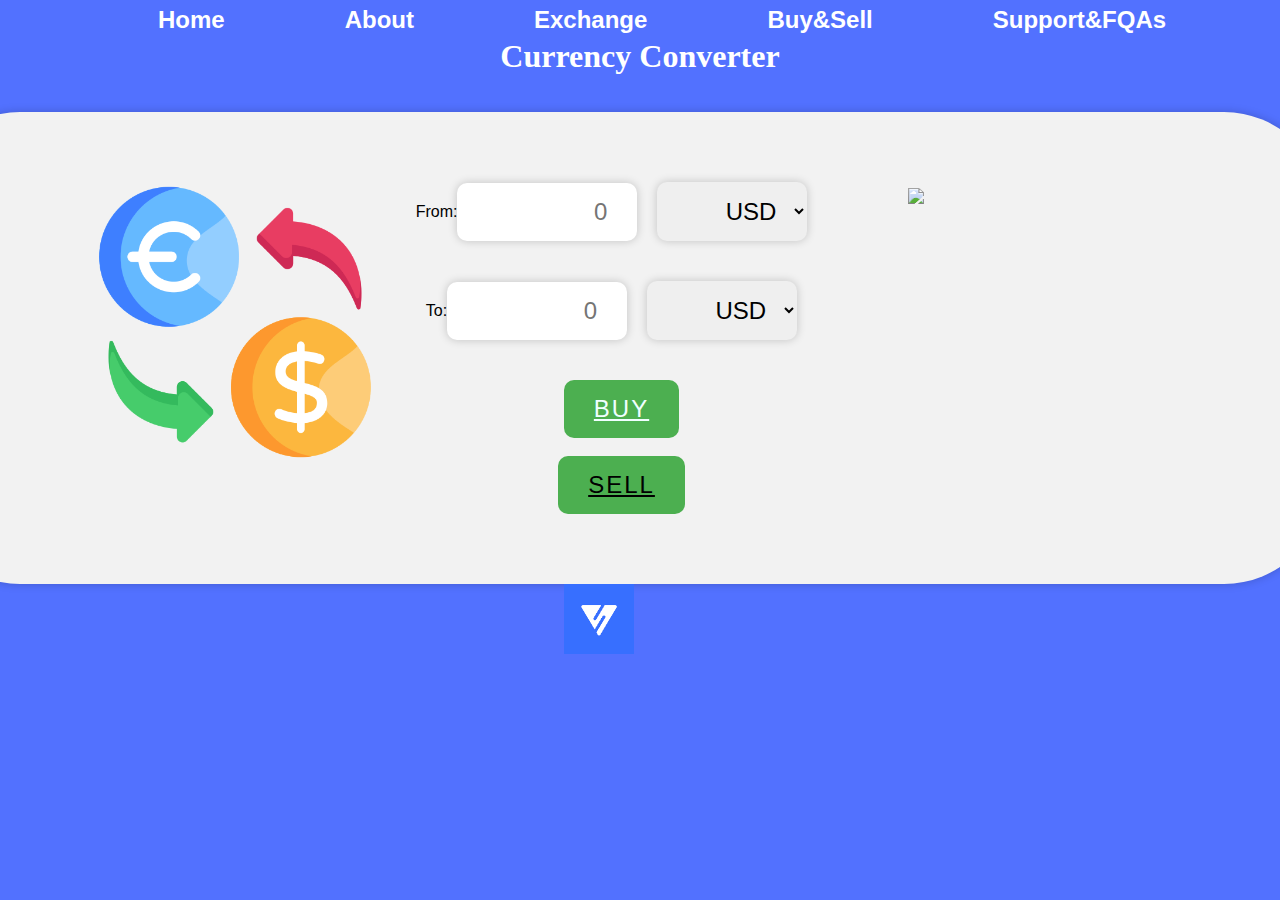
==== pages/Conveter.html @ 16a8694a "Initial commit: Updated image and CSS paths" ====
<!DOCTYPE html>
<html>
  <head>
    <meta charset="utf-8">
    <title>Currency Converter</title>
    <link rel="stylesheet" type="text/css" href="../css/Converter.css">
  </head>
  <body>
    <h1>Currency Converter</h1>
    <nav> 
      <ul>
          <li><a  href = "MainPage.html">Home</a></li>
          <li><a  href = "index.html">About</a></li>
          <li><a  href = "Exchange.html">Exchange</a></li>
          <li><a  href = "Conveter.html">Buy&Sell</a></li>
          <li><a  href = "Support.html">Support&FQAs</a></li>
        
      </ul>
  </nav>
    <div class="container">
      <div class="input-container">
        <label for="from">From:</label>
        <input type="number" id="from" placeholder="0">
        <select id="fromCurrency">
          <option value="USD">USD</option>
          <option value="EUR">EUR</option>
          <option value="JPY">JPY</option>
          <option value="GBP">GBP</option>
          <option value="CAD">CAD</option>
          <option value="CAD">ZAR</option>
        </select>
      </div>
      <div class="input-container">
        <label for="to">To:</label>
        <input type="number" id="to" placeholder="0">
        <select id="toCurrency">
          <option value="USD">USD</option>
          <option value="EUR">EUR</option>
          <option value="JPY">JPY</option>
          <option value="GBP">GBP</option>
          <option value="CAD">ZAR</option>
        </select>
      </div>
      <button  onclick="Buy()"><a style="color: azure;" href="Payment.html">Buy</button></a>
      <br>
      <button onclick="Buy()"><a style="color:black;" href="Exchange.html">SEll</a></button>
    </div>
    <script src="Converter.js"></script>
    <section>
        <img class="img" src="[data-uri]"/>
    </section>
    <section>
        <img class="himg" src="../assets/illustrations/6607631.liy.png"/>
    </section>
    <section>
      <img class="himg2" src="../assets/illustrations/currency exchange.jpg"/>
    </section>
  </body>
</html>
---- css/Converter.css ----
h1{
    text-align: center;
    font-family: Georgia, 'Times New Roman', Times, serif;
    color: white;
    font-weight: 900;
    margin-top: 3%;
}


body {
    font-family: Arial, sans-serif;
    background-color: #5271ff;
    z-index: 1;
   
  }
  
  .container {
    display: flex;
    flex-direction: column;
    align-items: center;
    margin-top: 60px;
    background-color: #f2f2f2;
    padding: 70px;
    border-radius: 100px;
    box-shadow: 0px 0px 10px rgba(0, 0, 0, 0.2);
    width: 100%;
    height: 100%;
    margin: auto;
    margin-left: -7%;
  }
  
  .input-container {
    display: flex;
    align-items: center;
    margin-bottom: 40px;

  }
  img{
   margin-left: 44%;
   width: 70px;
  }
  
  input[type="number"], select {
    width: 150px;
    padding: 15px;
    margin-right: 20px;
    border-radius: 10px;
    border: none;
    box-shadow: 0px 0px 10px rgba(0, 0, 0, 0.2);
    font-size: 24px;
    text-align: right;
  }
  
  select {
    font-size: 24px;
  }
  
  button {
    padding: 15px 30px;
    background-color: #4CAF50;
    color: white;
    border: none;
    border-radius: 10px;
    cursor: pointer;
    font-size: 24px;
    text-transform: uppercase;
    letter-spacing: 2px;
    transition: background-color 0.3s ease-in-out;
  }
  
  button:hover {
    background-color: #3e8e41;
  }
  .himg{
    position: absolute;
    margin-left: 6%;
    width: 300px;
    margin-top: -38%;
    animation: rotate 7s linear infinite;
   }
   @keyframes rotate{
   from{
    transform: rotate(0deg);
   }
   to{
transform: rotate(360deg);
   }
   }
 
nav{
    background-color: #5271ff;
}

ul {
    display: flex;
    width : 20%;
    justify-content: space-between;
    font-family: sans-serif;
    position: relative;
    font-weight: 900;
}

ul li{
    list-style: none;
    transition: all 0.5s;
    padding: 10px 10px;
    position: relative;
    margin-top: -100px;
    margin-left: 100px;
   
}

ul li ::after{
    content : "";
    position: absolute;
    bottom: 20px;
    left: 50%;
    transform: translateX(-50%);
    width: 0;
    height: 4px;
    background-color:#fff;
    transition: 0.5s;
    
}
ul li :hover::after{
    width: 100%;
    bottom: 0;
}
ul li a{
    text-transform: capitalize;
    text-decoration: none;
    font-size: 24px;
    transition: 0.3s;
    color:#fff;
}
.himg2{
  position: absolute;
  margin-left: 900px;
  margin-top: -470px;
  width: 400px;
}
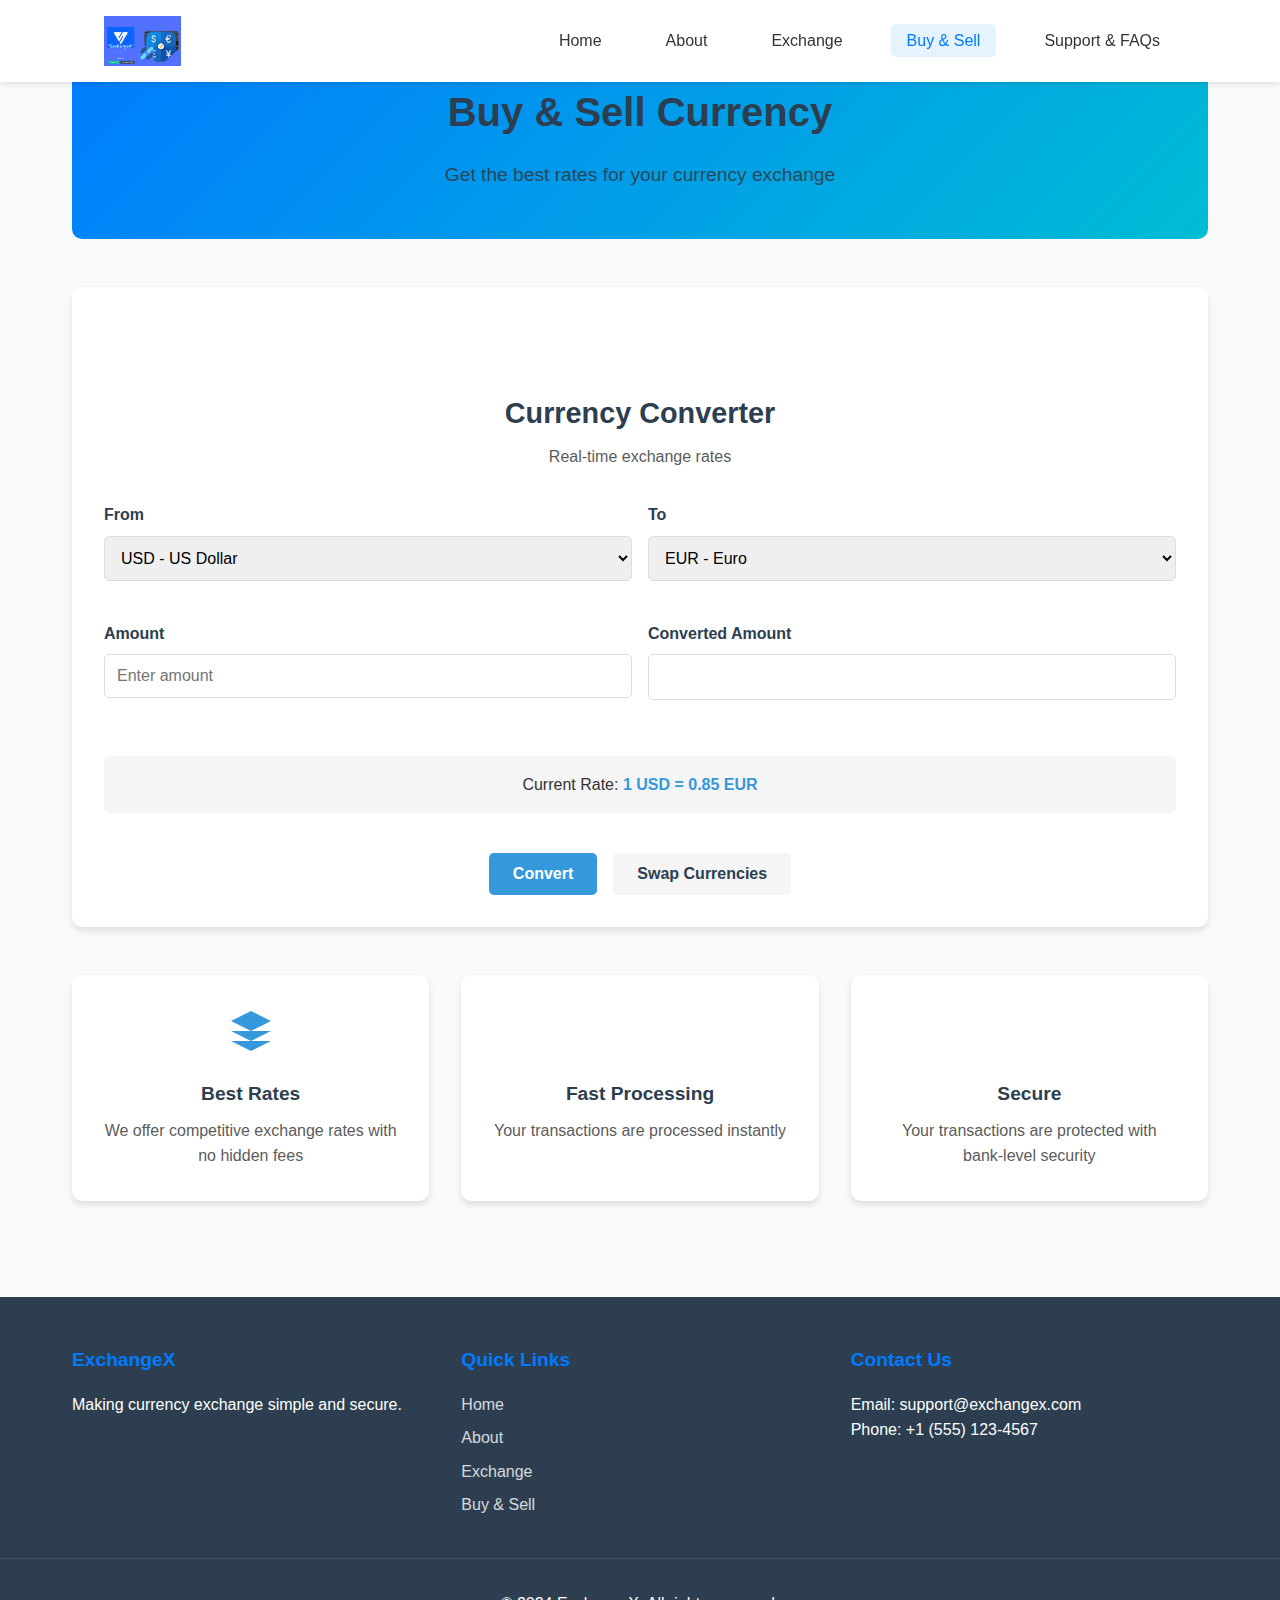
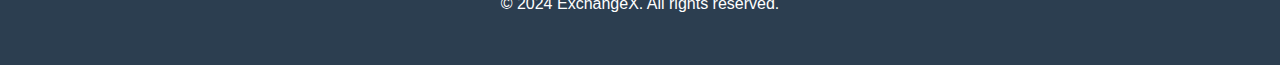
==== commit bb22e479: "Update: Added SVG icons and improved styling - Added components/icons.html with SVG icons - Updated " ====
--- a/pages/Conveter.html
+++ b/pages/Conveter.html
@@ -1,59 +1,159 @@
 <!DOCTYPE html>
-<html>
-  <head>
-    <meta charset="utf-8">
-    <title>Currency Converter</title>
-    <link rel="stylesheet" type="text/css" href="../css/Converter.css">
-  </head>
-  <body>
-    <h1>Currency Converter</h1>
-    <nav> 
-      <ul>
-          <li><a  href = "MainPage.html">Home</a></li>
-          <li><a  href = "index.html">About</a></li>
-          <li><a  href = "Exchange.html">Exchange</a></li>
-          <li><a  href = "Conveter.html">Buy&Sell</a></li>
-          <li><a  href = "Support.html">Support&FQAs</a></li>
-        
-      </ul>
-  </nav>
-    <div class="container">
-      <div class="input-container">
-        <label for="from">From:</label>
-        <input type="number" id="from" placeholder="0">
-        <select id="fromCurrency">
-          <option value="USD">USD</option>
-          <option value="EUR">EUR</option>
-          <option value="JPY">JPY</option>
-          <option value="GBP">GBP</option>
-          <option value="CAD">CAD</option>
-          <option value="CAD">ZAR</option>
-        </select>
-      </div>
-      <div class="input-container">
-        <label for="to">To:</label>
-        <input type="number" id="to" placeholder="0">
-        <select id="toCurrency">
-          <option value="USD">USD</option>
-          <option value="EUR">EUR</option>
-          <option value="JPY">JPY</option>
-          <option value="GBP">GBP</option>
-          <option value="CAD">ZAR</option>
-        </select>
-      </div>
-      <button  onclick="Buy()"><a style="color: azure;" href="Payment.html">Buy</button></a>
-      <br>
-      <button onclick="Buy()"><a style="color:black;" href="Exchange.html">SEll</a></button>
-    </div>
-    <script src="Converter.js"></script>
-    <section>
-        <img class="img" src="[data-uri]"/>
-    </section>
-    <section>
-        <img class="himg" src="../assets/illustrations/6607631.liy.png"/>
-    </section>
-    <section>
-      <img class="himg2" src="../assets/illustrations/currency exchange.jpg"/>
-    </section>
-  </body>
+<html lang="en">
+<head>
+    <meta charset="UTF-8">
+    <meta name="viewport" content="width=device-width, initial-scale=1.0">
+    <meta name="description" content="ExchangeX - Buy and Sell Currency">
+    <title>Buy & Sell | ExchangeX</title>
+    <link rel="stylesheet" href="../css/common.css">
+    <link rel="stylesheet" href="../css/Converter.css">
+    <link rel="icon" href="../assets/logos/Uzuu.png" type="image/png">
+</head>
+<body>
+    <!-- Include Navigation -->
+    <div id="navbar-placeholder"></div>
+
+    <!-- Include SVG Icons -->
+    <div id="svg-icons-placeholder"></div>
+
+    <main class="main-container">
+        <section class="hero-section">
+            <h1>Buy & Sell Currency</h1>
+            <p class="subtitle">Get the best rates for your currency exchange</p>
+        </section>
+
+        <div class="converter-wrapper card">
+            <div class="converter-header">
+                <svg class="icon">
+                    <use xlink:href="#icon-exchange"></use>
+                </svg>
+                <h2>Currency Converter</h2>
+                <p class="rate-info">Real-time exchange rates</p>
+            </div>
+
+            <form class="converter-form" id="converterForm">
+                <div class="form-row">
+                    <div class="form-group">
+                        <label for="fromCurrency">From</label>
+                        <select id="fromCurrency" class="form-control" required>
+                            <option value="USD">USD - US Dollar</option>
+                            <option value="EUR">EUR - Euro</option>
+                            <option value="GBP">GBP - British Pound</option>
+                            <option value="JPY">JPY - Japanese Yen</option>
+                            <option value="AUD">AUD - Australian Dollar</option>
+                            <option value="CAD">CAD - Canadian Dollar</option>
+                            <option value="CHF">CHF - Swiss Franc</option>
+                            <option value="CNY">CNY - Chinese Yuan</option>
+                            <option value="INR">INR - Indian Rupee</option>
+                        </select>
+                    </div>
+                    <div class="form-group">
+                        <label for="toCurrency">To</label>
+                        <select id="toCurrency" class="form-control" required>
+                            <option value="EUR">EUR - Euro</option>
+                            <option value="USD">USD - US Dollar</option>
+                            <option value="GBP">GBP - British Pound</option>
+                            <option value="JPY">JPY - Japanese Yen</option>
+                            <option value="AUD">AUD - Australian Dollar</option>
+                            <option value="CAD">CAD - Canadian Dollar</option>
+                            <option value="CHF">CHF - Swiss Franc</option>
+                            <option value="CNY">CNY - Chinese Yuan</option>
+                            <option value="INR">INR - Indian Rupee</option>
+                        </select>
+                    </div>
+                </div>
+
+                <div class="form-row">
+                    <div class="form-group">
+                        <label for="amount">Amount</label>
+                        <input type="number" id="amount" placeholder="Enter amount" required>
+                    </div>
+                    <div class="form-group">
+                        <label for="convertedAmount">Converted Amount</label>
+                        <input type="text" id="convertedAmount" readonly>
+                    </div>
+                </div>
+
+                <div class="rate-display">
+                    <p>Current Rate: <span id="currentRate">1 USD = 0.85 EUR</span></p>
+                </div>
+
+                <div class="button-group">
+                    <button type="submit" class="btn-primary">Convert</button>
+                    <button type="button" class="btn-secondary" onclick="swapCurrencies()">Swap Currencies</button>
+                </div>
+            </form>
+        </div>
+
+        <section class="features-section">
+            <div class="feature-card card">
+                <svg class="icon">
+                    <use xlink:href="#icon-rates"></use>
+                </svg>
+                <h3>Best Rates</h3>
+                <p>We offer competitive exchange rates with no hidden fees</p>
+            </div>
+            <div class="feature-card card">
+                <svg class="icon">
+                    <use xlink:href="#icon-processing"></use>
+                </svg>
+                <h3>Fast Processing</h3>
+                <p>Your transactions are processed instantly</p>
+            </div>
+            <div class="feature-card card">
+                <svg class="icon">
+                    <use xlink:href="#icon-secure"></use>
+                </svg>
+                <h3>Secure</h3>
+                <p>Your transactions are protected with bank-level security</p>
+            </div>
+        </section>
+    </main>
+
+    <footer class="main-footer">
+        <div class="footer-content">
+            <div class="footer-section">
+                <h3>ExchangeX</h3>
+                <p>Making currency exchange simple and secure.</p>
+            </div>
+            <div class="footer-section">
+                <h3>Quick Links</h3>
+                <ul>
+                    <li><a href="MainPage.html">Home</a></li>
+                    <li><a href="index.html">About</a></li>
+                    <li><a href="Exchange.html">Exchange</a></li>
+                    <li><a href="Conveter.html">Buy & Sell</a></li>
+                </ul>
+            </div>
+            <div class="footer-section">
+                <h3>Contact Us</h3>
+                <p>Email: support@exchangex.com</p>
+                <p>Phone: +1 (555) 123-4567</p>
+            </div>
+        </div>
+        <div class="footer-bottom">
+            <p>&copy; 2024 ExchangeX. All rights reserved.</p>
+        </div>
+    </footer>
+
+    <script src="../js/Converter.js"></script>
+    <script>
+        // Load navigation
+        fetch('../components/navbar.html')
+            .then(response => response.text())
+            .then(data => {
+                document.getElementById('navbar-placeholder').innerHTML = data;
+                // Set active link
+                const currentPage = window.location.pathname.split('/').pop();
+                document.querySelector(`.nav-links a[href="${currentPage}"]`).classList.add('active');
+            });
+
+        // Load SVG icons
+        fetch('../components/icons.html')
+            .then(response => response.text())
+            .then(data => {
+                document.getElementById('svg-icons-placeholder').innerHTML = data;
+            });
+    </script>
+</body>
 </html>
--- a/css/common.css
+++ b/css/common.css
@@ -0,0 +1,236 @@
+/* Reset and Base Styles */
+* {
+    margin: 0;
+    padding: 0;
+    box-sizing: border-box;
+}
+
+body {
+    font-family: 'Segoe UI', Tahoma, Geneva, Verdana, sans-serif;
+    line-height: 1.6;
+    color: #333;
+    background-color: #f8f9fa;
+}
+
+/* Header Styles */
+.main-header {
+    background-color: #fff;
+    box-shadow: 0 2px 5px rgba(0,0,0,0.1);
+    position: fixed;
+    width: 100%;
+    top: 0;
+    z-index: 1000;
+}
+
+.main-nav {
+    display: flex;
+    justify-content: space-between;
+    align-items: center;
+    padding: 1rem 5%;
+    max-width: 1200px;
+    margin: 0 auto;
+}
+
+.logo-container {
+    display: flex;
+    align-items: center;
+}
+
+.logo {
+    height: 50px;
+    width: auto;
+}
+
+.nav-links {
+    display: flex;
+    list-style: none;
+    gap: 2rem;
+}
+
+.nav-links a {
+    text-decoration: none;
+    color: #333;
+    font-weight: 500;
+    transition: color 0.3s ease;
+    padding: 0.5rem 1rem;
+    border-radius: 5px;
+}
+
+.nav-links a:hover {
+    color: #007bff;
+    background-color: rgba(0, 123, 255, 0.1);
+}
+
+.nav-links a.active {
+    color: #007bff;
+    background-color: rgba(0, 123, 255, 0.1);
+}
+
+/* Common Container Styles */
+.main-container {
+    max-width: 1200px;
+    margin: 100px auto 0;
+    padding: 2rem;
+}
+
+/* Common Section Styles */
+.hero-section {
+    text-align: center;
+    padding: 3rem 0;
+    background: linear-gradient(135deg, #007bff, #00bcd4);
+    color: white;
+    border-radius: 10px;
+    margin-bottom: 3rem;
+}
+
+.hero-section h1 {
+    font-size: 2.5rem;
+    margin-bottom: 1rem;
+}
+
+.subtitle {
+    font-size: 1.2rem;
+    opacity: 0.9;
+}
+
+/* Common Card Styles */
+.card {
+    background: white;
+    padding: 2rem;
+    border-radius: 10px;
+    box-shadow: 0 4px 6px rgba(0,0,0,0.1);
+    transition: transform 0.3s ease;
+}
+
+.card:hover {
+    transform: translateY(-5px);
+}
+
+/* Common Button Styles */
+.btn-primary, .btn-secondary {
+    padding: 0.8rem 2rem;
+    border: none;
+    border-radius: 5px;
+    font-size: 1rem;
+    font-weight: 500;
+    cursor: pointer;
+    transition: all 0.3s ease;
+}
+
+.btn-primary {
+    background: #007bff;
+    color: white;
+}
+
+.btn-primary:hover {
+    background: #0056b3;
+}
+
+.btn-secondary {
+    background: #6c757d;
+    color: white;
+}
+
+.btn-secondary:hover {
+    background: #5a6268;
+}
+
+/* Common Form Styles */
+.form-group {
+    display: flex;
+    flex-direction: column;
+    gap: 0.5rem;
+    margin-bottom: 1rem;
+}
+
+.form-group label {
+    font-weight: 500;
+}
+
+.form-group input {
+    padding: 0.8rem;
+    border: 1px solid #ddd;
+    border-radius: 5px;
+    font-size: 1rem;
+    transition: border-color 0.3s ease;
+}
+
+.form-group input:focus {
+    border-color: #007bff;
+    outline: none;
+}
+
+/* Footer Styles */
+.main-footer {
+    background-color: #2c3e50;
+    color: white;
+    padding: 3rem 0 1rem;
+    margin-top: 4rem;
+}
+
+.footer-content {
+    max-width: 1200px;
+    margin: 0 auto;
+    display: grid;
+    grid-template-columns: repeat(auto-fit, minmax(250px, 1fr));
+    gap: 2rem;
+    padding: 0 2rem;
+}
+
+.footer-section h3 {
+    margin-bottom: 1rem;
+    color: #007bff;
+}
+
+.footer-section ul {
+    list-style: none;
+}
+
+.footer-section ul li {
+    margin-bottom: 0.5rem;
+}
+
+.footer-section a {
+    color: white;
+    text-decoration: none;
+    transition: color 0.3s ease;
+}
+
+.footer-section a:hover {
+    color: #007bff;
+}
+
+.footer-bottom {
+    text-align: center;
+    padding-top: 2rem;
+    margin-top: 2rem;
+    border-top: 1px solid rgba(255,255,255,0.1);
+}
+
+/* Responsive Design */
+@media (max-width: 768px) {
+    .main-nav {
+        flex-direction: column;
+        padding: 1rem;
+    }
+
+    .nav-links {
+        margin-top: 1rem;
+        flex-direction: column;
+        text-align: center;
+        gap: 1rem;
+    }
+
+    .main-container {
+        padding: 1rem;
+        margin-top: 150px;
+    }
+
+    .hero-section h1 {
+        font-size: 2rem;
+    }
+
+    .subtitle {
+        font-size: 1rem;
+    }
+} --- a/css/Converter.css
+++ b/css/Converter.css
@@ -1,141 +1,276 @@
-h1{
-    text-align: center;
-    font-family: Georgia, 'Times New Roman', Times, serif;
-    color: white;
-    font-weight: 900;
-    margin-top: 3%;
-}
-
-
-body {
-    font-family: Arial, sans-serif;
-    background-color: #5271ff;
-    z-index: 1;
-   
-  }
-  
-  .container {
+/* Base styles */
+:root {
+    --primary-color: #2c3e50;
+    --secondary-color: #3498db;
+    --accent-color: #e74c3c;
+    --text-color: #333;
+    --light-gray: #f5f5f5;
+    --border-color: #ddd;
+    --success-color: #2ecc71;
+    --error-color: #e74c3c;
+}
+
+/* Main container */
+.main-container {
+    max-width: 1200px;
+    margin: 0 auto;
+    padding: 2rem;
+}
+
+/* Hero section */
+.hero-section {
+    text-align: center;
+    margin-bottom: 3rem;
+}
+
+.hero-section h1 {
+    font-size: 2.5rem;
+    color: var(--primary-color);
+    margin-bottom: 1rem;
+}
+
+.subtitle {
+    font-size: 1.2rem;
+    color: var(--text-color);
+    opacity: 0.8;
+}
+
+/* Converter wrapper */
+.converter-wrapper {
+    background: white;
+    border-radius: 10px;
+    box-shadow: 0 4px 6px rgba(0, 0, 0, 0.1);
+    padding: 2rem;
+    margin-bottom: 3rem;
+}
+
+.converter-header {
+    text-align: center;
+    margin-bottom: 2rem;
+}
+
+.converter-header .icon {
+    width: 48px;
+    height: 48px;
+    fill: var(--secondary-color);
+    margin-bottom: 1rem;
+}
+
+.converter-header h2 {
+    font-size: 1.8rem;
+    color: var(--primary-color);
+    margin-bottom: 0.5rem;
+}
+
+.rate-info {
+    color: var(--text-color);
+    opacity: 0.8;
+}
+
+/* Form styles */
+.converter-form {
     display: flex;
     flex-direction: column;
-    align-items: center;
-    margin-top: 60px;
-    background-color: #f2f2f2;
-    padding: 70px;
-    border-radius: 100px;
-    box-shadow: 0px 0px 10px rgba(0, 0, 0, 0.2);
-    width: 100%;
-    height: 100%;
-    margin: auto;
-    margin-left: -7%;
-  }
-  
-  .input-container {
+    gap: 1.5rem;
+}
+
+.form-row {
+    display: grid;
+    grid-template-columns: 1fr 1fr;
+    gap: 1rem;
+}
+
+.form-group {
     display: flex;
-    align-items: center;
-    margin-bottom: 40px;
-
-  }
-  img{
-   margin-left: 44%;
-   width: 70px;
-  }
-  
-  input[type="number"], select {
-    width: 150px;
-    padding: 15px;
-    margin-right: 20px;
+    flex-direction: column;
+    gap: 0.5rem;
+}
+
+.form-group label {
+    font-weight: 600;
+    color: var(--primary-color);
+}
+
+.form-control,
+input[type="number"] {
+    padding: 0.75rem;
+    border: 1px solid var(--border-color);
+    border-radius: 5px;
+    font-size: 1rem;
+    transition: border-color 0.3s ease;
+}
+
+.form-control:focus,
+input[type="number"]:focus {
+    outline: none;
+    border-color: var(--secondary-color);
+}
+
+/* Rate display */
+.rate-display {
+    text-align: center;
+    padding: 1rem;
+    background: var(--light-gray);
+    border-radius: 5px;
+    margin: 1rem 0;
+}
+
+.rate-display p {
+    margin: 0;
+    color: var(--text-color);
+}
+
+#currentRate {
+    font-weight: 600;
+    color: var(--secondary-color);
+}
+
+/* Button styles */
+.button-group {
+    display: flex;
+    gap: 1rem;
+    justify-content: center;
+}
+
+.btn-primary,
+.btn-secondary {
+    padding: 0.75rem 1.5rem;
+    border: none;
+    border-radius: 5px;
+    font-size: 1rem;
+    font-weight: 600;
+    cursor: pointer;
+    transition: all 0.3s ease;
+}
+
+.btn-primary {
+    background: var(--secondary-color);
+    color: white;
+}
+
+.btn-secondary {
+    background: var(--light-gray);
+    color: var(--primary-color);
+}
+
+.btn-primary:hover {
+    background: #2980b9;
+}
+
+.btn-secondary:hover {
+    background: #e0e0e0;
+}
+
+/* Features section */
+.features-section {
+    display: grid;
+    grid-template-columns: repeat(3, 1fr);
+    gap: 2rem;
+    margin-top: 3rem;
+}
+
+.feature-card {
+    text-align: center;
+    padding: 2rem;
+    background: white;
     border-radius: 10px;
-    border: none;
-    box-shadow: 0px 0px 10px rgba(0, 0, 0, 0.2);
-    font-size: 24px;
-    text-align: right;
-  }
-  
-  select {
-    font-size: 24px;
-  }
-  
-  button {
-    padding: 15px 30px;
-    background-color: #4CAF50;
+    box-shadow: 0 4px 6px rgba(0, 0, 0, 0.1);
+    transition: transform 0.3s ease;
+}
+
+.feature-card:hover {
+    transform: translateY(-5px);
+}
+
+.feature-card .icon {
+    width: 48px;
+    height: 48px;
+    fill: var(--secondary-color);
+    margin-bottom: 1rem;
+}
+
+.feature-card h3 {
+    font-size: 1.2rem;
+    color: var(--primary-color);
+    margin-bottom: 0.5rem;
+}
+
+.feature-card p {
+    color: var(--text-color);
+    opacity: 0.8;
+}
+
+/* Responsive design */
+@media (max-width: 768px) {
+    .form-row {
+        grid-template-columns: 1fr;
+    }
+
+    .features-section {
+        grid-template-columns: 1fr;
+    }
+
+    .button-group {
+        flex-direction: column;
+    }
+
+    .btn-primary,
+    .btn-secondary {
+        width: 100%;
+    }
+}
+
+/* Footer styles */
+.main-footer {
+    background: var(--primary-color);
     color: white;
-    border: none;
-    border-radius: 10px;
-    cursor: pointer;
-    font-size: 24px;
-    text-transform: uppercase;
-    letter-spacing: 2px;
-    transition: background-color 0.3s ease-in-out;
-  }
-  
-  button:hover {
-    background-color: #3e8e41;
-  }
-  .himg{
-    position: absolute;
-    margin-left: 6%;
-    width: 300px;
-    margin-top: -38%;
-    animation: rotate 7s linear infinite;
-   }
-   @keyframes rotate{
-   from{
-    transform: rotate(0deg);
-   }
-   to{
-transform: rotate(360deg);
-   }
-   }
- 
-nav{
-    background-color: #5271ff;
-}
-
-ul {
-    display: flex;
-    width : 20%;
-    justify-content: space-between;
-    font-family: sans-serif;
-    position: relative;
-    font-weight: 900;
-}
-
-ul li{
+    padding: 3rem 0;
+    margin-top: 4rem;
+}
+
+.footer-content {
+    max-width: 1200px;
+    margin: 0 auto;
+    display: grid;
+    grid-template-columns: repeat(3, 1fr);
+    gap: 2rem;
+    padding: 0 2rem;
+}
+
+.footer-section h3 {
+    font-size: 1.2rem;
+    margin-bottom: 1rem;
+}
+
+.footer-section ul {
     list-style: none;
-    transition: all 0.5s;
-    padding: 10px 10px;
-    position: relative;
-    margin-top: -100px;
-    margin-left: 100px;
-   
-}
-
-ul li ::after{
-    content : "";
-    position: absolute;
-    bottom: 20px;
-    left: 50%;
-    transform: translateX(-50%);
-    width: 0;
-    height: 4px;
-    background-color:#fff;
-    transition: 0.5s;
-    
-}
-ul li :hover::after{
-    width: 100%;
-    bottom: 0;
-}
-ul li a{
-    text-transform: capitalize;
+    padding: 0;
+}
+
+.footer-section ul li {
+    margin-bottom: 0.5rem;
+}
+
+.footer-section a {
+    color: white;
     text-decoration: none;
-    font-size: 24px;
-    transition: 0.3s;
-    color:#fff;
-}
-.himg2{
-  position: absolute;
-  margin-left: 900px;
-  margin-top: -470px;
-  width: 400px;
+    opacity: 0.8;
+    transition: opacity 0.3s ease;
+}
+
+.footer-section a:hover {
+    opacity: 1;
+}
+
+.footer-bottom {
+    text-align: center;
+    padding-top: 2rem;
+    margin-top: 2rem;
+    border-top: 1px solid rgba(255, 255, 255, 0.1);
+}
+
+@media (max-width: 768px) {
+    .footer-content {
+        grid-template-columns: 1fr;
+    }
 }